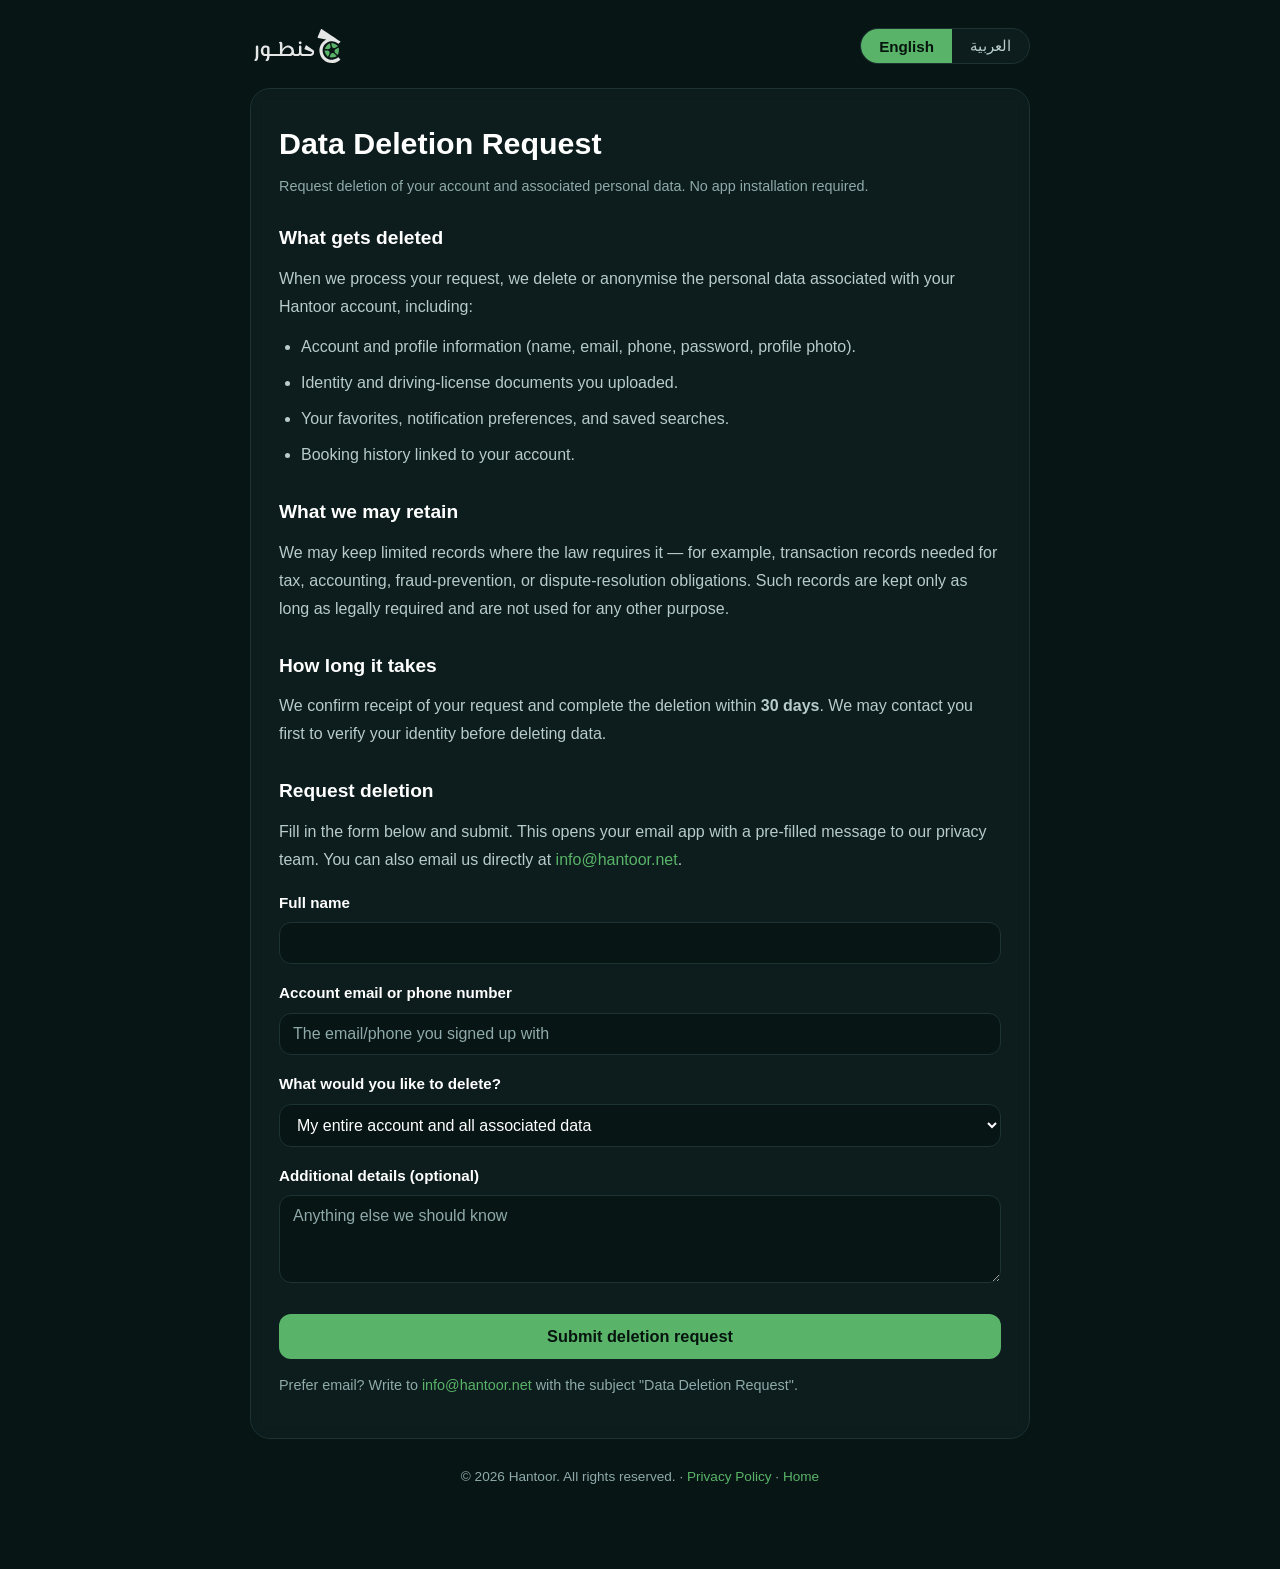
==== data-deletion/index.html @ 12c5507b "feat: add data deletion request page Add a public, bilingual (EN/AR) data-deletion page at /data-del" ====
<!DOCTYPE html>
<html lang="en" dir="ltr">
<head>
    <meta charset="UTF-8">
    <meta name="viewport" content="width=device-width, initial-scale=1.0">
    <title>Data Deletion Request | طلب حذف البيانات — Hantoor | حنطور</title>

    <meta name="description" content="Request deletion of your Hantoor account and associated data. No app installation required. | اطلب حذف حسابك وبياناتك في حنطور دون الحاجة لتثبيت التطبيق.">
    <meta name="robots" content="index, follow">
    <link rel="canonical" href="https://hantoor.net/data-deletion/">
    <link rel="icon" href="/images/favicon.ico">

    <meta property="og:type" content="website">
    <meta property="og:url" content="https://hantoor.net/data-deletion/">
    <meta property="og:title" content="Data Deletion Request | طلب حذف البيانات — Hantoor">
    <meta property="og:description" content="Request deletion of your Hantoor account and associated data.">
    <meta property="og:site_name" content="Hantoor | حنطور">

    <style>
        :root {
            --bg: #081515;
            --accent: #59b469;
            --text-primary: #ffffff;
            --text-secondary: #b8cccc;
            --text-muted: #8faaaa;
            --surface: rgba(15, 31, 31, 0.75);
            --field: rgba(8, 18, 18, 0.6);
            --border: #1d3333;
            --radius: 20px;
            --maxw: 820px;
        }

        * { box-sizing: border-box; }

        body {
            margin: 0;
            background-color: var(--bg);
            color: var(--text-primary);
            font-family: -apple-system, BlinkMacSystemFont, "Segoe UI", Roboto, "Helvetica Neue", Arial, "Noto Sans Arabic", "Tajawal", sans-serif;
            line-height: 1.75;
            font-size: 16px;
            -webkit-font-smoothing: antialiased;
        }

        a { color: var(--accent); text-decoration: none; }
        a:hover { text-decoration: underline; }

        .wrap {
            max-width: var(--maxw);
            margin: 0 auto;
            padding: 28px 20px 80px;
        }

        header.legal-header {
            display: flex;
            align-items: center;
            justify-content: space-between;
            gap: 16px;
            flex-wrap: wrap;
            margin-bottom: 24px;
        }

        .brand {
            display: inline-flex;
            align-items: center;
            gap: 10px;
        }
        .brand img { height: 34px; width: auto; }

        .lang-toggle {
            display: inline-flex;
            border: 1px solid var(--border);
            border-radius: 999px;
            overflow: hidden;
            background: var(--surface);
        }
        .lang-toggle button {
            border: 0;
            background: transparent;
            padding: 8px 18px;
            font-size: 0.95rem;
            cursor: pointer;
            color: var(--text-secondary);
            font-family: inherit;
        }
        .lang-toggle button.active {
            background: var(--accent);
            color: #06140e;
            font-weight: 600;
        }

        .card {
            background: var(--surface);
            border: 1px solid var(--border);
            border-radius: var(--radius);
            padding: 28px;
            backdrop-filter: blur(8px);
        }

        h1 { font-size: 1.9rem; margin: 0 0 4px; }
        .updated { color: var(--text-muted); font-size: 0.9rem; margin: 0 0 22px; }

        h2 {
            font-size: 1.2rem;
            color: var(--text-primary);
            margin: 26px 0 10px;
        }
        h2:first-of-type { margin-top: 2px; }

        p { margin: 0 0 12px; color: var(--text-secondary); }
        ul { margin: 0 0 16px; padding-inline-start: 22px; }
        li { margin: 0 0 8px; color: var(--text-secondary); }

        form { margin-top: 6px; }
        label {
            display: block;
            font-weight: 600;
            color: var(--text-primary);
            margin: 16px 0 6px;
            font-size: 0.95rem;
        }
        input, textarea, select {
            width: 100%;
            padding: 11px 13px;
            border: 1px solid var(--border);
            border-radius: 12px;
            font-size: 1rem;
            font-family: inherit;
            background: var(--field);
            color: var(--text-primary);
        }
        input::placeholder, textarea::placeholder { color: var(--text-muted); }
        input:focus, textarea:focus, select:focus {
            outline: none;
            border-color: var(--accent);
        }
        textarea { resize: vertical; min-height: 88px; }

        .btn {
            display: block;
            width: 100%;
            margin-top: 22px;
            padding: 13px 16px;
            border: 0;
            border-radius: 12px;
            background: var(--accent);
            color: #06140e;
            font-size: 1.02rem;
            font-weight: 700;
            cursor: pointer;
            font-family: inherit;
        }
        .btn:hover { opacity: 0.93; }

        .note {
            margin-top: 14px;
            color: var(--text-muted);
            font-size: 0.9rem;
        }

        footer.legal-footer {
            margin-top: 26px;
            text-align: center;
            color: var(--text-muted);
            font-size: 0.85rem;
        }

        [data-lang] { display: none; }
        [data-lang].visible { display: block; }

        html[dir="rtl"] body { text-align: right; }
        html[dir="rtl"] .legal-header { flex-direction: row-reverse; }

        @media (max-width: 520px) {
            .card { padding: 22px 18px; }
            h1 { font-size: 1.55rem; }
        }
    </style>
</head>
<body>
    <div class="wrap">
        <header class="legal-header">
            <a class="brand" href="/">
                <img src="/images/logo.svg" alt="Hantoor | حنطور">
            </a>
            <div class="lang-toggle" role="group" aria-label="Language">
                <button data-set-lang="en" type="button">English</button>
                <button data-set-lang="ar" type="button">العربية</button>
            </div>
        </header>

        <main class="card">
            <!-- ENGLISH -->
            <section data-lang="en">
                <h1>Data Deletion Request</h1>
                <p class="updated">Request deletion of your account and associated personal data. No app installation required.</p>

                <h2>What gets deleted</h2>
                <p>When we process your request, we delete or anonymise the personal data associated with your Hantoor account, including:</p>
                <ul>
                    <li>Account and profile information (name, email, phone, password, profile photo).</li>
                    <li>Identity and driving-license documents you uploaded.</li>
                    <li>Your favorites, notification preferences, and saved searches.</li>
                    <li>Booking history linked to your account.</li>
                </ul>

                <h2>What we may retain</h2>
                <p>We may keep limited records where the law requires it — for example, transaction records needed for tax, accounting, fraud-prevention, or dispute-resolution obligations. Such records are kept only as long as legally required and are not used for any other purpose.</p>

                <h2>How long it takes</h2>
                <p>We confirm receipt of your request and complete the deletion within <strong>30 days</strong>. We may contact you first to verify your identity before deleting data.</p>

                <h2>Request deletion</h2>
                <p>Fill in the form below and submit. This opens your email app with a pre-filled message to our privacy team. You can also email us directly at <a href="mailto:info@hantoor.net?subject=Data%20Deletion%20Request">info@hantoor.net</a>.</p>
                <form data-form="en" novalidate>
                    <label for="en-name">Full name</label>
                    <input id="en-name" name="name" type="text" autocomplete="name" required>

                    <label for="en-contact">Account email or phone number</label>
                    <input id="en-contact" name="contact" type="text" required placeholder="The email/phone you signed up with">

                    <label for="en-scope">What would you like to delete?</label>
                    <select id="en-scope" name="scope">
                        <option value="My entire account and all associated data">My entire account and all associated data</option>
                        <option value="Specific data only (described below)">Specific data only (described below)</option>
                    </select>

                    <label for="en-notes">Additional details (optional)</label>
                    <textarea id="en-notes" name="notes" placeholder="Anything else we should know"></textarea>

                    <button class="btn" type="submit">Submit deletion request</button>
                </form>
                <p class="note">Prefer email? Write to <a href="mailto:info@hantoor.net?subject=Data%20Deletion%20Request">info@hantoor.net</a> with the subject "Data Deletion Request".</p>
            </section>

            <!-- ARABIC -->
            <section data-lang="ar">
                <h1>طلب حذف البيانات</h1>
                <p class="updated">اطلب حذف حسابك والبيانات الشخصية المرتبطة به. لا حاجة لتثبيت التطبيق.</p>

                <h2>ما الذي سيتم حذفه</h2>
                <p>عند معالجة طلبك، نحذف أو نُخفي هوية البيانات الشخصية المرتبطة بحسابك في حنطور، بما في ذلك:</p>
                <ul>
                    <li>معلومات الحساب والملف الشخصي (الاسم، البريد الإلكتروني، الهاتف، كلمة المرور، الصورة الشخصية).</li>
                    <li>وثائق الهوية ورخصة القيادة التي قمت برفعها.</li>
                    <li>المفضلة وتفضيلات الإشعارات وعمليات البحث المحفوظة.</li>
                    <li>سجل الحجوزات المرتبط بحسابك.</li>
                </ul>

                <h2>ما الذي قد نحتفظ به</h2>
                <p>قد نحتفظ بسجلات محدودة عندما يقتضي القانون ذلك — مثل سجلات المعاملات اللازمة للالتزامات الضريبية والمحاسبية ومنع الاحتيال وحل النزاعات. ويتم الاحتفاظ بهذه السجلات فقط للمدة التي يفرضها القانون ولا تُستخدم لأي غرض آخر.</p>

                <h2>المدة المطلوبة</h2>
                <p>نؤكد استلام طلبك ونكمل الحذف خلال <strong>30 يوماً</strong>. وقد نتواصل معك أولاً للتحقق من هويتك قبل حذف البيانات.</p>

                <h2>تقديم طلب الحذف</h2>
                <p>املأ النموذج أدناه وأرسله. سيؤدي ذلك إلى فتح تطبيق البريد لديك برسالة معبأة مسبقاً موجهة إلى فريق الخصوصية. ويمكنك أيضاً مراسلتنا مباشرةً على <a href="mailto:info@hantoor.net?subject=Data%20Deletion%20Request">info@hantoor.net</a>.</p>
                <form data-form="ar" novalidate>
                    <label for="ar-name">الاسم الكامل</label>
                    <input id="ar-name" name="name" type="text" autocomplete="name" required>

                    <label for="ar-contact">البريد الإلكتروني أو رقم الهاتف للحساب</label>
                    <input id="ar-contact" name="contact" type="text" required placeholder="البريد/الهاتف الذي سجّلت به">

                    <label for="ar-scope">ما الذي ترغب في حذفه؟</label>
                    <select id="ar-scope" name="scope">
                        <option value="حسابي بالكامل وجميع البيانات المرتبطة به">حسابي بالكامل وجميع البيانات المرتبطة به</option>
                        <option value="بيانات محددة فقط (موضّحة أدناه)">بيانات محددة فقط (موضّحة أدناه)</option>
                    </select>

                    <label for="ar-notes">تفاصيل إضافية (اختياري)</label>
                    <textarea id="ar-notes" name="notes" placeholder="أي شيء آخر يجب أن نعرفه"></textarea>

                    <button class="btn" type="submit">إرسال طلب الحذف</button>
                </form>
                <p class="note">تفضّل البريد؟ راسلنا على <a href="mailto:info@hantoor.net?subject=Data%20Deletion%20Request">info@hantoor.net</a> مع الموضوع "Data Deletion Request".</p>
            </section>
        </main>

        <footer class="legal-footer">
            <span data-lang="en" class="visible">&copy; <span class="year"></span> Hantoor. All rights reserved. &middot; <a href="/privacy-policy/">Privacy Policy</a> &middot; <a href="/">Home</a></span>
            <span data-lang="ar">&copy; <span class="year"></span> حنطور. جميع الحقوق محفوظة. &middot; <a href="/privacy-policy/">سياسة الخصوصية</a> &middot; <a href="/">الصفحة الرئيسية</a></span>
        </footer>
    </div>

    <script>
        (function () {
            function setLang(lang) {
                var html = document.documentElement;
                html.setAttribute("lang", lang);
                html.setAttribute("dir", lang === "ar" ? "rtl" : "ltr");
                document.querySelectorAll("[data-lang]").forEach(function (el) {
                    el.classList.toggle("visible", el.getAttribute("data-lang") === lang);
                });
                document.querySelectorAll(".lang-toggle button").forEach(function (btn) {
                    btn.classList.toggle("active", btn.getAttribute("data-set-lang") === lang);
                });
                try { localStorage.setItem("hantoor-legal-lang", lang); } catch (e) {}
            }

            document.querySelectorAll(".year").forEach(function (el) {
                el.textContent = new Date().getFullYear();
            });

            document.querySelectorAll(".lang-toggle button").forEach(function (btn) {
                btn.addEventListener("click", function () {
                    setLang(btn.getAttribute("data-set-lang"));
                });
            });

            document.querySelectorAll("form[data-form]").forEach(function (form) {
                form.addEventListener("submit", function (event) {
                    event.preventDefault();
                    var get = function (n) {
                        var el = form.querySelector('[name="' + n + '"]');
                        return el ? el.value.trim() : "";
                    };
                    var name = get("name");
                    var contact = get("contact");
                    if (!name || !contact) {
                        form.reportValidity();
                        return;
                    }
                    var body =
                        "Data Deletion Request\n\n" +
                        "Name: " + name + "\n" +
                        "Account email/phone: " + contact + "\n" +
                        "Scope: " + get("scope") + "\n" +
                        "Notes: " + (get("notes") || "-") + "\n\n" +
                        "I request deletion of my Hantoor account and/or the data described above.";
                    window.location.href = "mailto:info@hantoor.net" +
                        "?subject=" + encodeURIComponent("Data Deletion Request") +
                        "&body=" + encodeURIComponent(body);
                });
            });

            var saved = null;
            try { saved = localStorage.getItem("hantoor-legal-lang"); } catch (e) {}
            var browserAr = (navigator.language || "").toLowerCase().indexOf("ar") === 0;
            setLang(saved || (browserAr ? "ar" : "en"));
        })();
    </script>
</body>
</html>
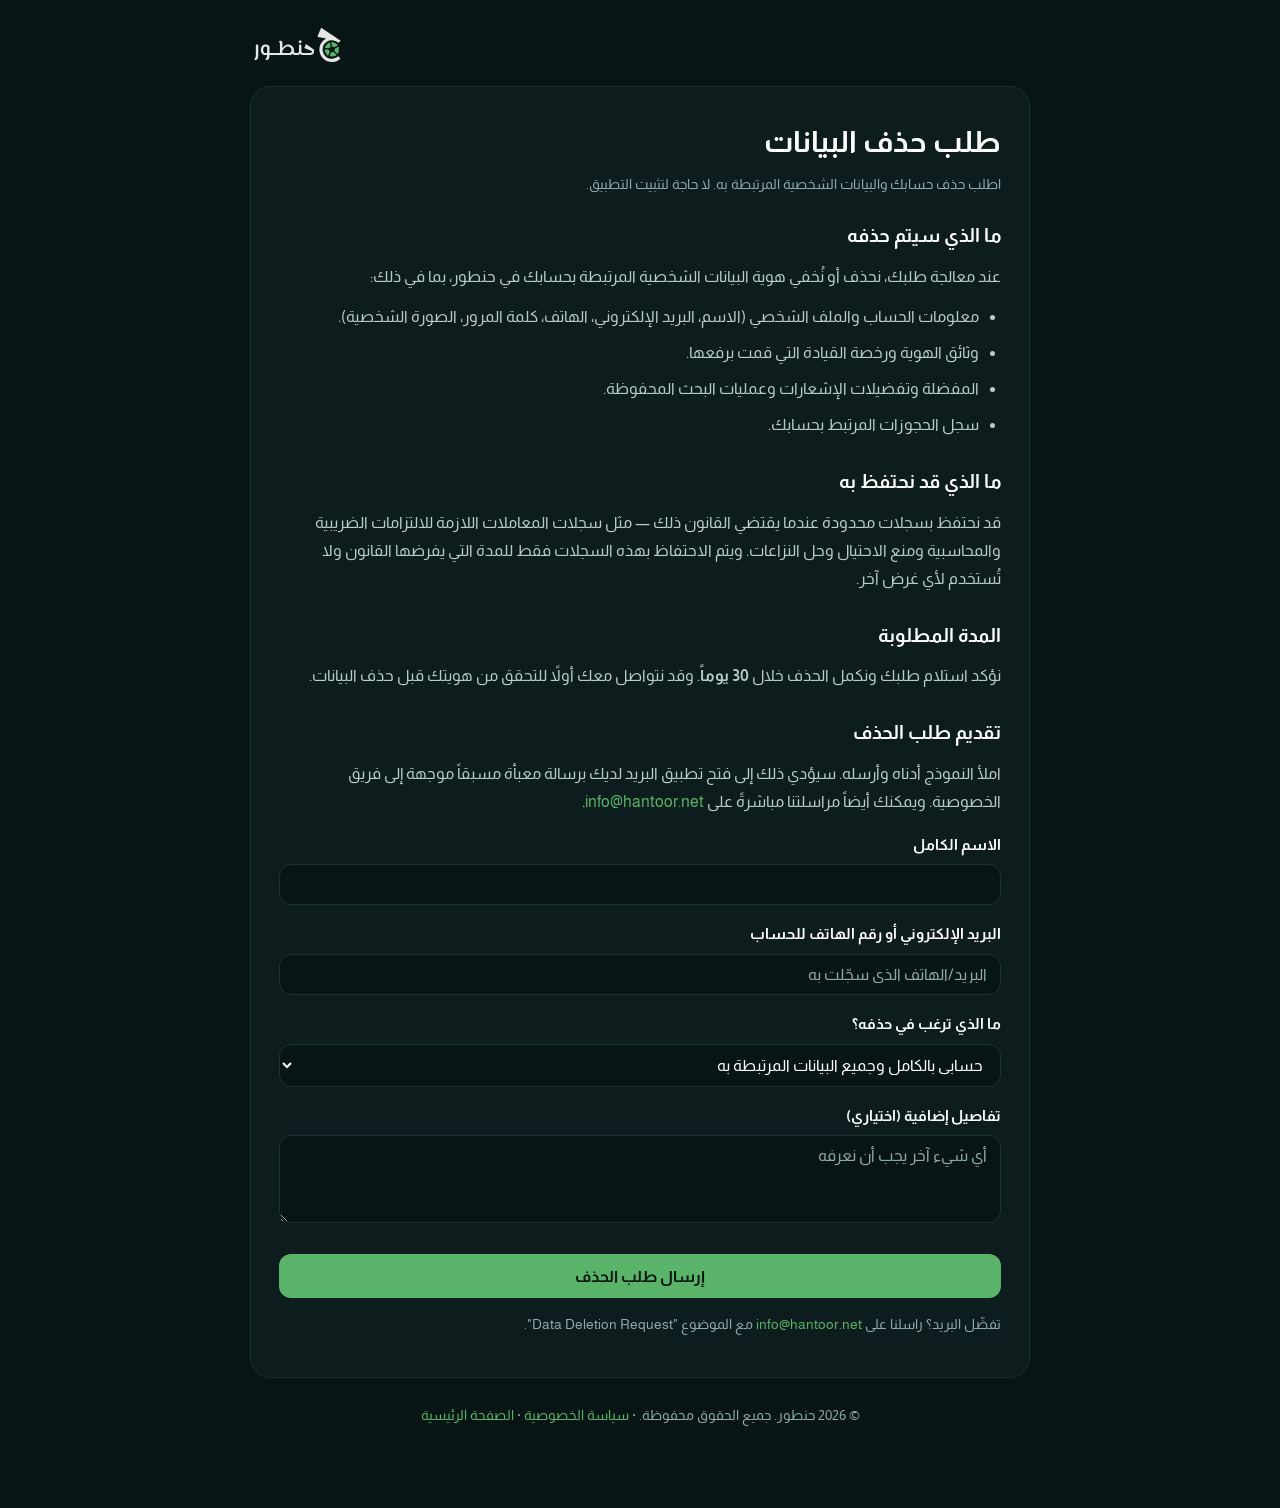
==== commit 47bca49f: "add flyer page and fix privacy policy page" ====
--- a/data-deletion/index.html
+++ b/data-deletion/index.html
@@ -8,7 +8,10 @@
     <meta name="description" content="Request deletion of your Hantoor account and associated data. No app installation required. | اطلب حذف حسابك وبياناتك في حنطور دون الحاجة لتثبيت التطبيق.">
     <meta name="robots" content="index, follow">
     <link rel="canonical" href="https://hantoor.net/data-deletion/">
-    <link rel="icon" href="/images/favicon.ico">
+    <link rel="icon" href="../images/favicon.ico">
+    <link rel="preconnect" href="https://fonts.googleapis.com">
+    <link rel="preconnect" href="https://fonts.gstatic.com" crossorigin>
+    <link href="https://fonts.googleapis.com/css2?family=Poppins:wght@400;500;700&family=Almarai:wght@400;700&display=swap" rel="stylesheet">
 
     <meta property="og:type" content="website">
     <meta property="og:url" content="https://hantoor.net/data-deletion/">
@@ -36,11 +39,13 @@
             margin: 0;
             background-color: var(--bg);
             color: var(--text-primary);
-            font-family: -apple-system, BlinkMacSystemFont, "Segoe UI", Roboto, "Helvetica Neue", Arial, "Noto Sans Arabic", "Tajawal", sans-serif;
+            font-family: 'Poppins', sans-serif;
             line-height: 1.75;
             font-size: 16px;
             -webkit-font-smoothing: antialiased;
         }
+
+        html[lang="ar"] body { font-family: 'Almarai', sans-serif; }
 
         a { color: var(--accent); text-decoration: none; }
         a:hover { text-decoration: underline; }
@@ -66,28 +71,6 @@
             gap: 10px;
         }
         .brand img { height: 34px; width: auto; }
-
-        .lang-toggle {
-            display: inline-flex;
-            border: 1px solid var(--border);
-            border-radius: 999px;
-            overflow: hidden;
-            background: var(--surface);
-        }
-        .lang-toggle button {
-            border: 0;
-            background: transparent;
-            padding: 8px 18px;
-            font-size: 0.95rem;
-            cursor: pointer;
-            color: var(--text-secondary);
-            font-family: inherit;
-        }
-        .lang-toggle button.active {
-            background: var(--accent);
-            color: #06140e;
-            font-weight: 600;
-        }
 
         .card {
             background: var(--surface);
@@ -181,12 +164,8 @@
     <div class="wrap">
         <header class="legal-header">
             <a class="brand" href="/">
-                <img src="/images/logo.svg" alt="Hantoor | حنطور">
+                <img src="../images/logo.svg" alt="Hantoor | حنطور">
             </a>
-            <div class="lang-toggle" role="group" aria-label="Language">
-                <button data-set-lang="en" type="button">English</button>
-                <button data-set-lang="ar" type="button">العربية</button>
-            </div>
         </header>
 
         <main class="card">
@@ -292,20 +271,10 @@
                 document.querySelectorAll("[data-lang]").forEach(function (el) {
                     el.classList.toggle("visible", el.getAttribute("data-lang") === lang);
                 });
-                document.querySelectorAll(".lang-toggle button").forEach(function (btn) {
-                    btn.classList.toggle("active", btn.getAttribute("data-set-lang") === lang);
-                });
-                try { localStorage.setItem("hantoor-legal-lang", lang); } catch (e) {}
             }
 
             document.querySelectorAll(".year").forEach(function (el) {
                 el.textContent = new Date().getFullYear();
-            });
-
-            document.querySelectorAll(".lang-toggle button").forEach(function (btn) {
-                btn.addEventListener("click", function () {
-                    setLang(btn.getAttribute("data-set-lang"));
-                });
             });
 
             document.querySelectorAll("form[data-form]").forEach(function (form) {
@@ -335,9 +304,8 @@
             });
 
             var saved = null;
-            try { saved = localStorage.getItem("hantoor-legal-lang"); } catch (e) {}
-            var browserAr = (navigator.language || "").toLowerCase().indexOf("ar") === 0;
-            setLang(saved || (browserAr ? "ar" : "en"));
+            try { saved = localStorage.getItem("hantoor-lang"); } catch (e) {}
+            setLang(saved || "ar");
         })();
     </script>
 </body>
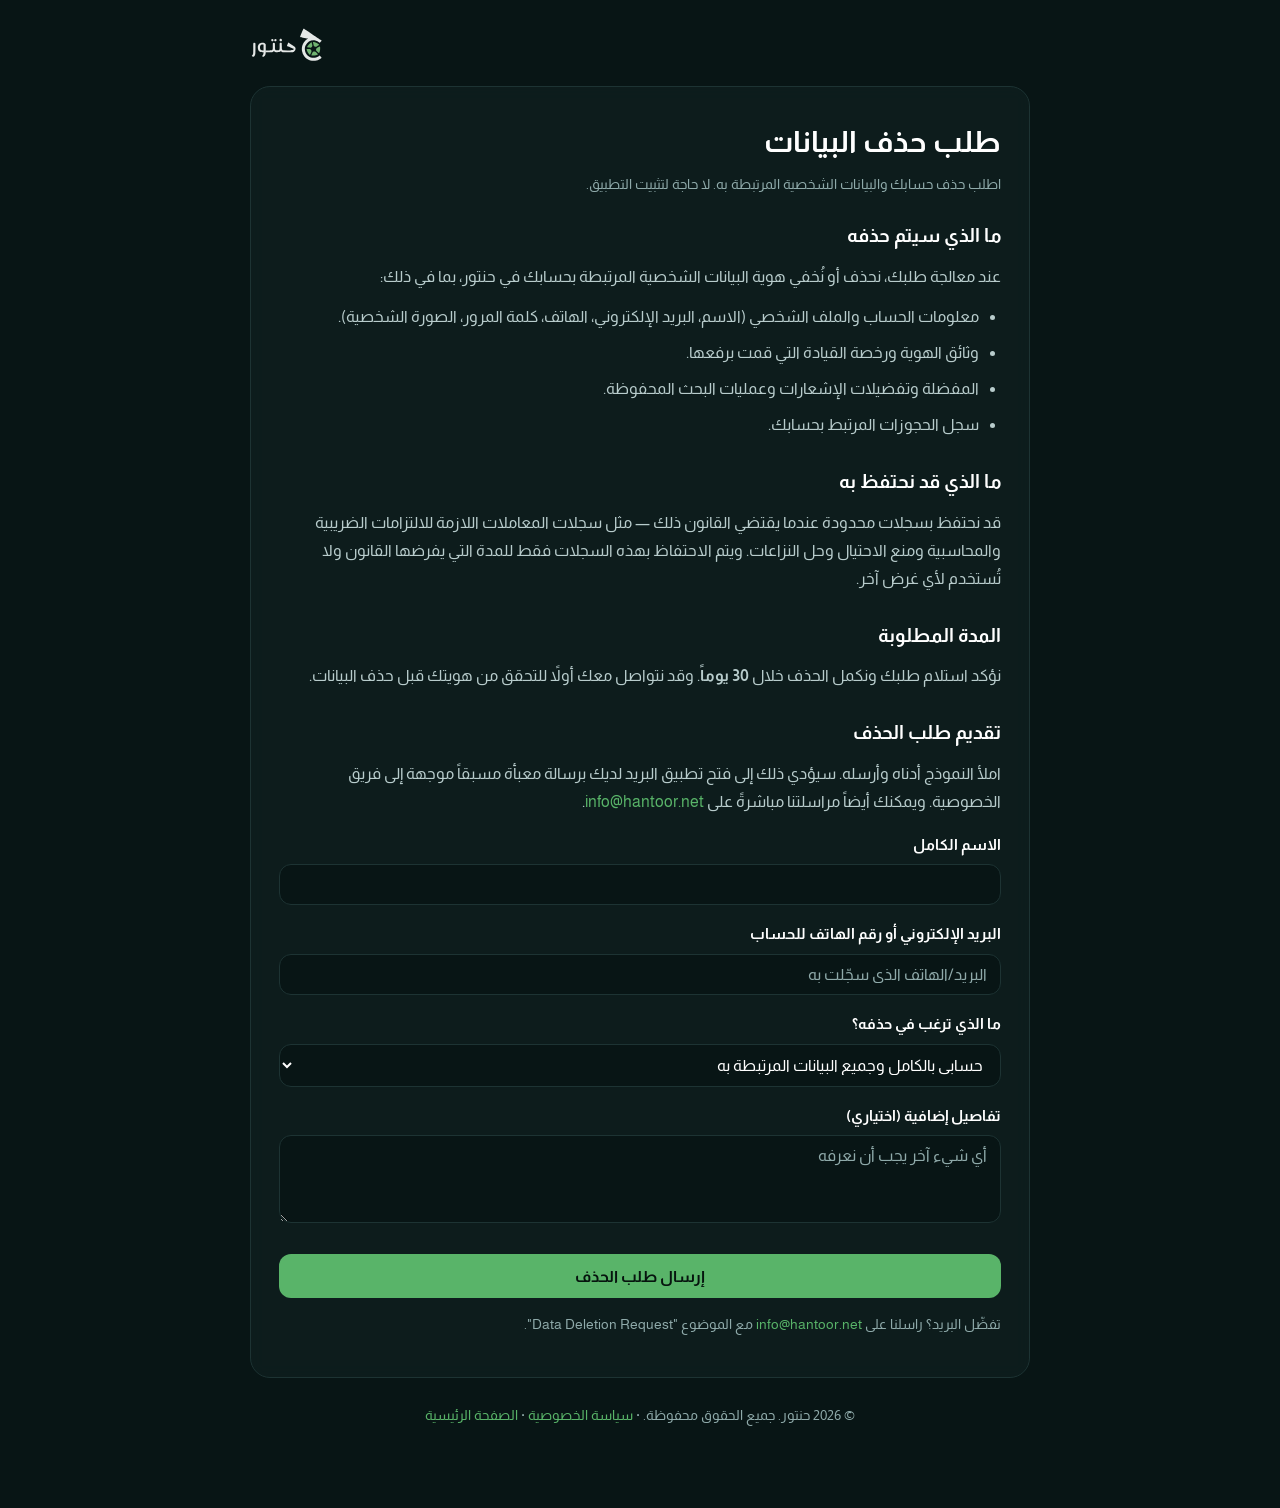
==== commit 94605393: "update the name" ====
--- a/data-deletion/index.html
+++ b/data-deletion/index.html
@@ -3,9 +3,9 @@
 <head>
     <meta charset="UTF-8">
     <meta name="viewport" content="width=device-width, initial-scale=1.0">
-    <title>Data Deletion Request | طلب حذف البيانات — Hantoor | حنطور</title>
-
-    <meta name="description" content="Request deletion of your Hantoor account and associated data. No app installation required. | اطلب حذف حسابك وبياناتك في حنطور دون الحاجة لتثبيت التطبيق.">
+    <title>Data Deletion Request | طلب حذف البيانات — Hantoor | حنتور</title>
+
+    <meta name="description" content="Request deletion of your Hantoor account and associated data. No app installation required. | اطلب حذف حسابك وبياناتك في حنتور دون الحاجة لتثبيت التطبيق.">
     <meta name="robots" content="index, follow">
     <link rel="canonical" href="https://hantoor.net/data-deletion/">
     <link rel="icon" href="../images/favicon.ico">
@@ -17,7 +17,7 @@
     <meta property="og:url" content="https://hantoor.net/data-deletion/">
     <meta property="og:title" content="Data Deletion Request | طلب حذف البيانات — Hantoor">
     <meta property="og:description" content="Request deletion of your Hantoor account and associated data.">
-    <meta property="og:site_name" content="Hantoor | حنطور">
+    <meta property="og:site_name" content="Hantoor | حنتور">
 
     <style>
         :root {
@@ -164,7 +164,7 @@
     <div class="wrap">
         <header class="legal-header">
             <a class="brand" href="/">
-                <img src="../images/logo.svg" alt="Hantoor | حنطور">
+                <img src="../images/logo.svg" alt="Hantoor | حنتور">
             </a>
         </header>
 
@@ -218,7 +218,7 @@
                 <p class="updated">اطلب حذف حسابك والبيانات الشخصية المرتبطة به. لا حاجة لتثبيت التطبيق.</p>
 
                 <h2>ما الذي سيتم حذفه</h2>
-                <p>عند معالجة طلبك، نحذف أو نُخفي هوية البيانات الشخصية المرتبطة بحسابك في حنطور، بما في ذلك:</p>
+                <p>عند معالجة طلبك، نحذف أو نُخفي هوية البيانات الشخصية المرتبطة بحسابك في حنتور، بما في ذلك:</p>
                 <ul>
                     <li>معلومات الحساب والملف الشخصي (الاسم، البريد الإلكتروني، الهاتف، كلمة المرور، الصورة الشخصية).</li>
                     <li>وثائق الهوية ورخصة القيادة التي قمت برفعها.</li>
@@ -258,7 +258,7 @@
 
         <footer class="legal-footer">
             <span data-lang="en" class="visible">&copy; <span class="year"></span> Hantoor. All rights reserved. &middot; <a href="/privacy-policy/">Privacy Policy</a> &middot; <a href="/">Home</a></span>
-            <span data-lang="ar">&copy; <span class="year"></span> حنطور. جميع الحقوق محفوظة. &middot; <a href="/privacy-policy/">سياسة الخصوصية</a> &middot; <a href="/">الصفحة الرئيسية</a></span>
+            <span data-lang="ar">&copy; <span class="year"></span> حنتور. جميع الحقوق محفوظة. &middot; <a href="/privacy-policy/">سياسة الخصوصية</a> &middot; <a href="/">الصفحة الرئيسية</a></span>
         </footer>
     </div>
 
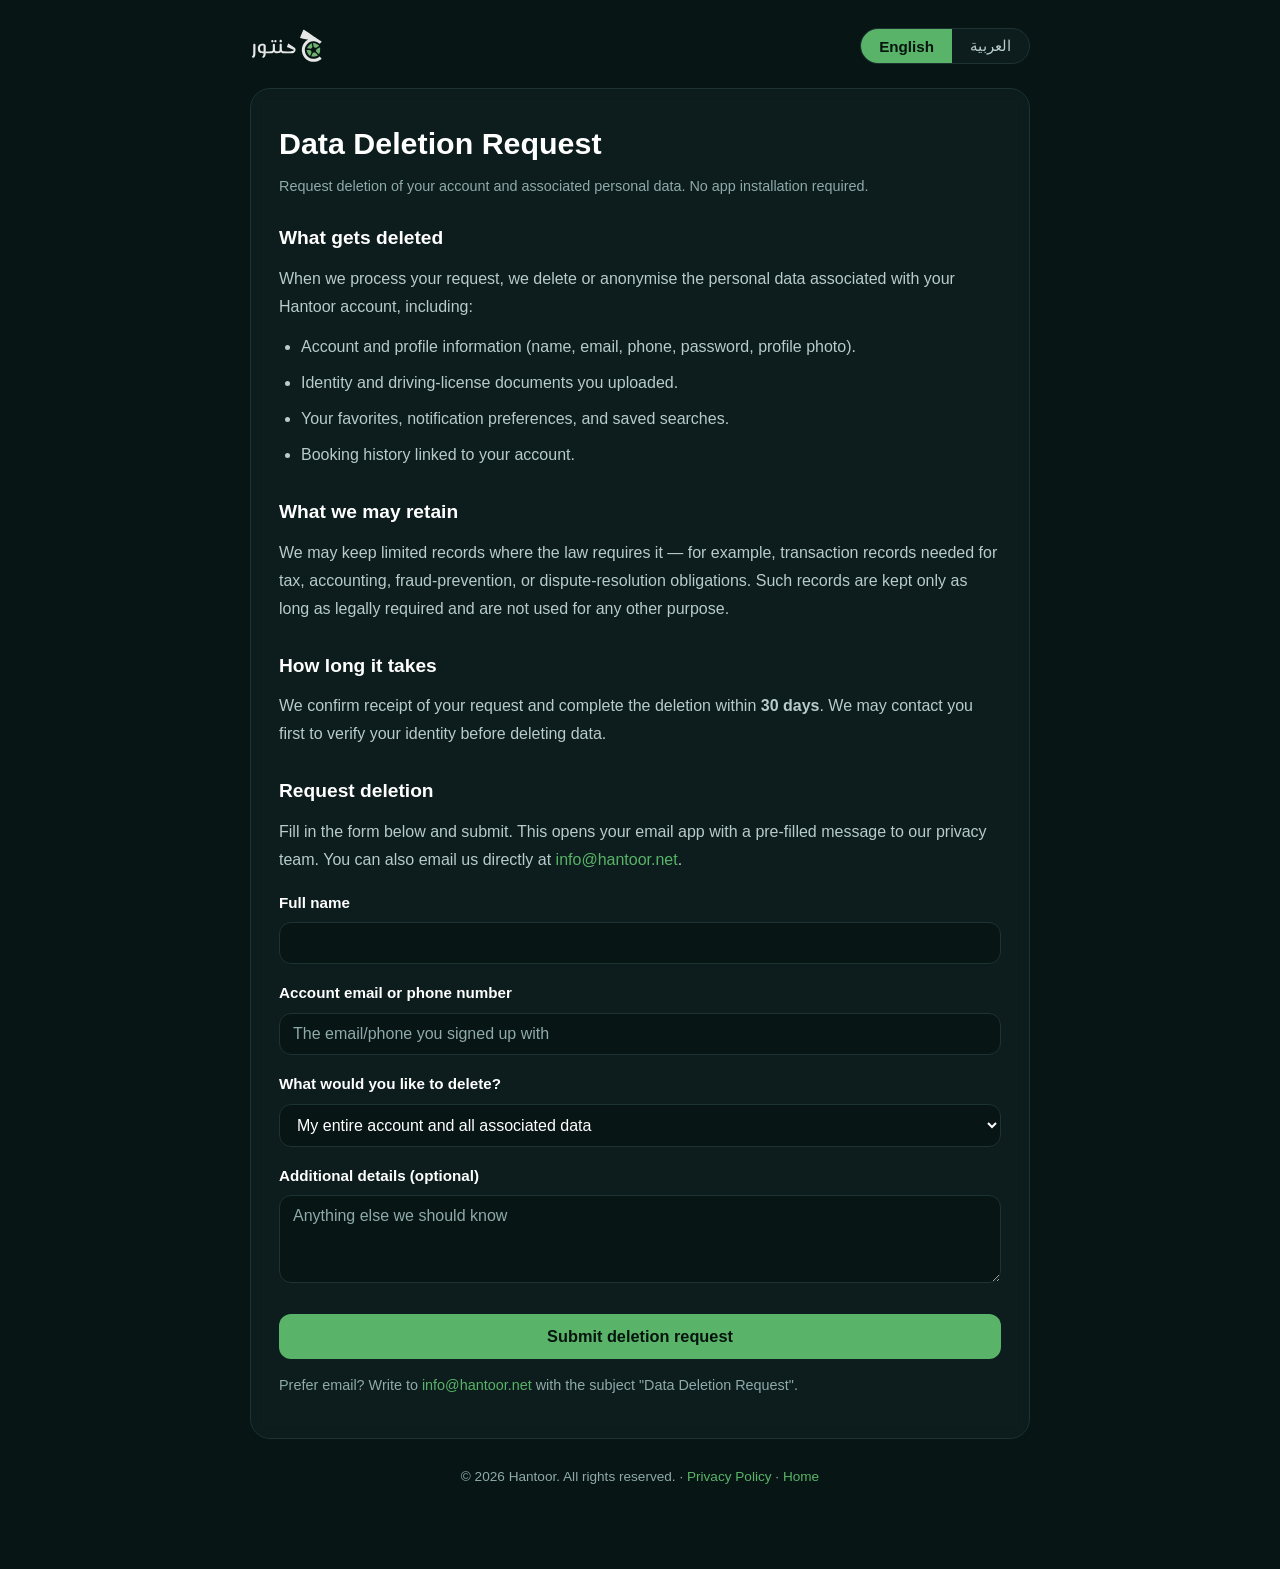
==== commit 2cccd48e: "Fix data deletion page: restore language toggle and English default The 'update the name' commit reg" ====
--- a/data-deletion/index.html
+++ b/data-deletion/index.html
@@ -3,21 +3,18 @@
 <head>
     <meta charset="UTF-8">
     <meta name="viewport" content="width=device-width, initial-scale=1.0">
-    <title>Data Deletion Request | طلب حذف البيانات — Hantoor | حنتور</title>
-
-    <meta name="description" content="Request deletion of your Hantoor account and associated data. No app installation required. | اطلب حذف حسابك وبياناتك في حنتور دون الحاجة لتثبيت التطبيق.">
+    <title>Data Deletion Request | طلب حذف البيانات — Hantoor | حنطور</title>
+
+    <meta name="description" content="Request deletion of your Hantoor account and associated data. No app installation required. | اطلب حذف حسابك وبياناتك في حنطور دون الحاجة لتثبيت التطبيق.">
     <meta name="robots" content="index, follow">
     <link rel="canonical" href="https://hantoor.net/data-deletion/">
-    <link rel="icon" href="../images/favicon.ico">
-    <link rel="preconnect" href="https://fonts.googleapis.com">
-    <link rel="preconnect" href="https://fonts.gstatic.com" crossorigin>
-    <link href="https://fonts.googleapis.com/css2?family=Poppins:wght@400;500;700&family=Almarai:wght@400;700&display=swap" rel="stylesheet">
+    <link rel="icon" href="/images/favicon.ico">
 
     <meta property="og:type" content="website">
     <meta property="og:url" content="https://hantoor.net/data-deletion/">
     <meta property="og:title" content="Data Deletion Request | طلب حذف البيانات — Hantoor">
     <meta property="og:description" content="Request deletion of your Hantoor account and associated data.">
-    <meta property="og:site_name" content="Hantoor | حنتور">
+    <meta property="og:site_name" content="Hantoor | حنطور">
 
     <style>
         :root {
@@ -39,13 +36,11 @@
             margin: 0;
             background-color: var(--bg);
             color: var(--text-primary);
-            font-family: 'Poppins', sans-serif;
+            font-family: -apple-system, BlinkMacSystemFont, "Segoe UI", Roboto, "Helvetica Neue", Arial, "Noto Sans Arabic", "Tajawal", sans-serif;
             line-height: 1.75;
             font-size: 16px;
             -webkit-font-smoothing: antialiased;
         }
-
-        html[lang="ar"] body { font-family: 'Almarai', sans-serif; }
 
         a { color: var(--accent); text-decoration: none; }
         a:hover { text-decoration: underline; }
@@ -71,6 +66,28 @@
             gap: 10px;
         }
         .brand img { height: 34px; width: auto; }
+
+        .lang-toggle {
+            display: inline-flex;
+            border: 1px solid var(--border);
+            border-radius: 999px;
+            overflow: hidden;
+            background: var(--surface);
+        }
+        .lang-toggle button {
+            border: 0;
+            background: transparent;
+            padding: 8px 18px;
+            font-size: 0.95rem;
+            cursor: pointer;
+            color: var(--text-secondary);
+            font-family: inherit;
+        }
+        .lang-toggle button.active {
+            background: var(--accent);
+            color: #06140e;
+            font-weight: 600;
+        }
 
         .card {
             background: var(--surface);
@@ -164,8 +181,12 @@
     <div class="wrap">
         <header class="legal-header">
             <a class="brand" href="/">
-                <img src="../images/logo.svg" alt="Hantoor | حنتور">
+                <img src="/images/logo.svg" alt="Hantoor | حنطور">
             </a>
+            <div class="lang-toggle" role="group" aria-label="Language">
+                <button data-set-lang="en" type="button">English</button>
+                <button data-set-lang="ar" type="button">العربية</button>
+            </div>
         </header>
 
         <main class="card">
@@ -218,7 +239,7 @@
                 <p class="updated">اطلب حذف حسابك والبيانات الشخصية المرتبطة به. لا حاجة لتثبيت التطبيق.</p>
 
                 <h2>ما الذي سيتم حذفه</h2>
-                <p>عند معالجة طلبك، نحذف أو نُخفي هوية البيانات الشخصية المرتبطة بحسابك في حنتور، بما في ذلك:</p>
+                <p>عند معالجة طلبك، نحذف أو نُخفي هوية البيانات الشخصية المرتبطة بحسابك في حنطور، بما في ذلك:</p>
                 <ul>
                     <li>معلومات الحساب والملف الشخصي (الاسم، البريد الإلكتروني، الهاتف، كلمة المرور، الصورة الشخصية).</li>
                     <li>وثائق الهوية ورخصة القيادة التي قمت برفعها.</li>
@@ -258,7 +279,7 @@
 
         <footer class="legal-footer">
             <span data-lang="en" class="visible">&copy; <span class="year"></span> Hantoor. All rights reserved. &middot; <a href="/privacy-policy/">Privacy Policy</a> &middot; <a href="/">Home</a></span>
-            <span data-lang="ar">&copy; <span class="year"></span> حنتور. جميع الحقوق محفوظة. &middot; <a href="/privacy-policy/">سياسة الخصوصية</a> &middot; <a href="/">الصفحة الرئيسية</a></span>
+            <span data-lang="ar">&copy; <span class="year"></span> حنطور. جميع الحقوق محفوظة. &middot; <a href="/privacy-policy/">سياسة الخصوصية</a> &middot; <a href="/">الصفحة الرئيسية</a></span>
         </footer>
     </div>
 
@@ -271,10 +292,20 @@
                 document.querySelectorAll("[data-lang]").forEach(function (el) {
                     el.classList.toggle("visible", el.getAttribute("data-lang") === lang);
                 });
+                document.querySelectorAll(".lang-toggle button").forEach(function (btn) {
+                    btn.classList.toggle("active", btn.getAttribute("data-set-lang") === lang);
+                });
+                try { localStorage.setItem("hantoor-legal-lang", lang); } catch (e) {}
             }
 
             document.querySelectorAll(".year").forEach(function (el) {
                 el.textContent = new Date().getFullYear();
+            });
+
+            document.querySelectorAll(".lang-toggle button").forEach(function (btn) {
+                btn.addEventListener("click", function () {
+                    setLang(btn.getAttribute("data-set-lang"));
+                });
             });
 
             document.querySelectorAll("form[data-form]").forEach(function (form) {
@@ -304,8 +335,9 @@
             });
 
             var saved = null;
-            try { saved = localStorage.getItem("hantoor-lang"); } catch (e) {}
-            setLang(saved || "ar");
+            try { saved = localStorage.getItem("hantoor-legal-lang"); } catch (e) {}
+            var browserAr = (navigator.language || "").toLowerCase().indexOf("ar") === 0;
+            setLang(saved || (browserAr ? "ar" : "en"));
         })();
     </script>
 </body>
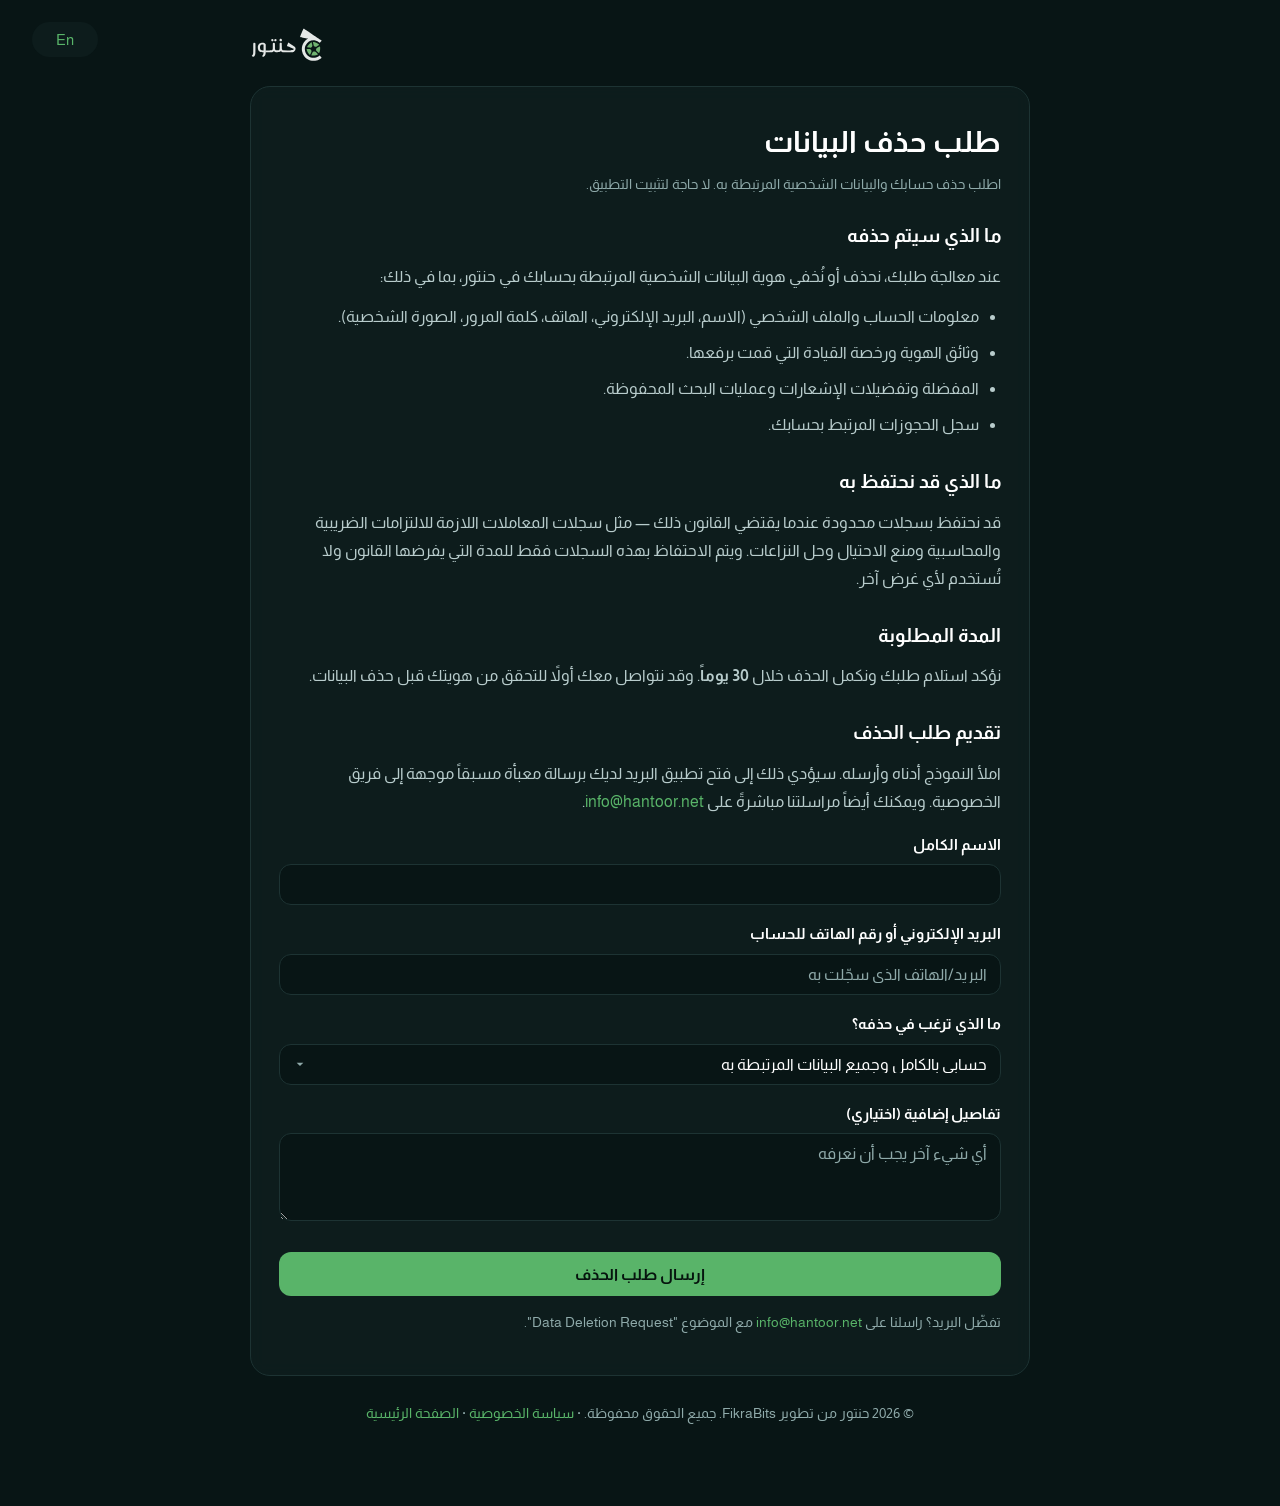
==== commit 4f522e92: "update privacy policy and add language to account deletaion page" ====
--- a/data-deletion/index.html
+++ b/data-deletion/index.html
@@ -3,18 +3,21 @@
 <head>
     <meta charset="UTF-8">
     <meta name="viewport" content="width=device-width, initial-scale=1.0">
-    <title>Data Deletion Request | طلب حذف البيانات — Hantoor | حنطور</title>
-
-    <meta name="description" content="Request deletion of your Hantoor account and associated data. No app installation required. | اطلب حذف حسابك وبياناتك في حنطور دون الحاجة لتثبيت التطبيق.">
+    <title>Data Deletion Request | طلب حذف البيانات — Hantoor | حنتور</title>
+
+    <meta name="description" content="Request deletion of your Hantoor account and associated data. No app installation required. | اطلب حذف حسابك وبياناتك في حنتور دون الحاجة لتثبيت التطبيق.">
     <meta name="robots" content="index, follow">
     <link rel="canonical" href="https://hantoor.net/data-deletion/">
-    <link rel="icon" href="/images/favicon.ico">
+    <link rel="icon" href="../images/favicon.ico">
+    <link rel="preconnect" href="https://fonts.googleapis.com">
+    <link rel="preconnect" href="https://fonts.gstatic.com" crossorigin>
+    <link href="https://fonts.googleapis.com/css2?family=Poppins:wght@400;500;700&family=Almarai:wght@400;700&display=swap" rel="stylesheet">
 
     <meta property="og:type" content="website">
     <meta property="og:url" content="https://hantoor.net/data-deletion/">
     <meta property="og:title" content="Data Deletion Request | طلب حذف البيانات — Hantoor">
     <meta property="og:description" content="Request deletion of your Hantoor account and associated data.">
-    <meta property="og:site_name" content="Hantoor | حنطور">
+    <meta property="og:site_name" content="Hantoor | حنتور">
 
     <style>
         :root {
@@ -36,11 +39,13 @@
             margin: 0;
             background-color: var(--bg);
             color: var(--text-primary);
-            font-family: -apple-system, BlinkMacSystemFont, "Segoe UI", Roboto, "Helvetica Neue", Arial, "Noto Sans Arabic", "Tajawal", sans-serif;
+            font-family: 'Poppins', sans-serif;
             line-height: 1.75;
             font-size: 16px;
             -webkit-font-smoothing: antialiased;
         }
+
+        html[lang="ar"] body { font-family: 'Almarai', sans-serif; }
 
         a { color: var(--accent); text-decoration: none; }
         a:hover { text-decoration: underline; }
@@ -66,28 +71,6 @@
             gap: 10px;
         }
         .brand img { height: 34px; width: auto; }
-
-        .lang-toggle {
-            display: inline-flex;
-            border: 1px solid var(--border);
-            border-radius: 999px;
-            overflow: hidden;
-            background: var(--surface);
-        }
-        .lang-toggle button {
-            border: 0;
-            background: transparent;
-            padding: 8px 18px;
-            font-size: 0.95rem;
-            cursor: pointer;
-            color: var(--text-secondary);
-            font-family: inherit;
-        }
-        .lang-toggle button.active {
-            background: var(--accent);
-            color: #06140e;
-            font-weight: 600;
-        }
 
         .card {
             background: var(--surface);
@@ -128,6 +111,21 @@
             font-family: inherit;
             background: var(--field);
             color: var(--text-primary);
+        }
+
+        select {
+            appearance: none;
+            -webkit-appearance: none;
+            background-image: url("data:image/svg+xml,%3Csvg xmlns='http://www.w3.org/2000/svg' width='16' height='16' viewBox='0 0 24 24'%3E%3Cpath fill='%238faaaa' d='M7 10l5 5 5-5z'/%3E%3C/svg%3E");
+            background-repeat: no-repeat;
+            background-position: right 12px center;
+            padding-right: 36px;
+        }
+
+        html[dir="rtl"] select {
+            background-position: left 12px center;
+            padding-right: 13px;
+            padding-left: 36px;
         }
         input::placeholder, textarea::placeholder { color: var(--text-muted); }
         input:focus, textarea:focus, select:focus {
@@ -158,6 +156,25 @@
             font-size: 0.9rem;
         }
 
+        .lang-btn {
+            position: fixed;
+            top: 22px;
+            left: 32px;
+            z-index: 100;
+            background: var(--surface);
+            color: var(--accent);
+            border: none;
+            padding: 9px 24px;
+            border-radius: 200px;
+            cursor: pointer;
+            font-family: 'Poppins', sans-serif;
+            font-size: 15px;
+            font-weight: 500;
+            transition: background 0.2s;
+        }
+        html[lang="ar"] .lang-btn { font-family: 'Almarai', sans-serif; }
+        .lang-btn:hover { background: rgba(15, 31, 31, 1); }
+
         footer.legal-footer {
             margin-top: 26px;
             text-align: center;
@@ -178,15 +195,12 @@
     </style>
 </head>
 <body>
+    <button class="lang-btn" id="lang-btn">En</button>
     <div class="wrap">
         <header class="legal-header">
             <a class="brand" href="/">
-                <img src="/images/logo.svg" alt="Hantoor | حنطور">
+                <img src="../images/logo.svg" alt="Hantoor | حنتور">
             </a>
-            <div class="lang-toggle" role="group" aria-label="Language">
-                <button data-set-lang="en" type="button">English</button>
-                <button data-set-lang="ar" type="button">العربية</button>
-            </div>
         </header>
 
         <main class="card">
@@ -239,7 +253,7 @@
                 <p class="updated">اطلب حذف حسابك والبيانات الشخصية المرتبطة به. لا حاجة لتثبيت التطبيق.</p>
 
                 <h2>ما الذي سيتم حذفه</h2>
-                <p>عند معالجة طلبك، نحذف أو نُخفي هوية البيانات الشخصية المرتبطة بحسابك في حنطور، بما في ذلك:</p>
+                <p>عند معالجة طلبك، نحذف أو نُخفي هوية البيانات الشخصية المرتبطة بحسابك في حنتور، بما في ذلك:</p>
                 <ul>
                     <li>معلومات الحساب والملف الشخصي (الاسم، البريد الإلكتروني، الهاتف، كلمة المرور، الصورة الشخصية).</li>
                     <li>وثائق الهوية ورخصة القيادة التي قمت برفعها.</li>
@@ -278,34 +292,33 @@
         </main>
 
         <footer class="legal-footer">
-            <span data-lang="en" class="visible">&copy; <span class="year"></span> Hantoor. All rights reserved. &middot; <a href="/privacy-policy/">Privacy Policy</a> &middot; <a href="/">Home</a></span>
-            <span data-lang="ar">&copy; <span class="year"></span> حنطور. جميع الحقوق محفوظة. &middot; <a href="/privacy-policy/">سياسة الخصوصية</a> &middot; <a href="/">الصفحة الرئيسية</a></span>
+            <span data-lang="en" class="visible">&copy; <span class="year"></span> Hantoor by FikraBits. All rights reserved. &middot; <a href="/privacy-policy/">Privacy Policy</a> &middot; <a href="/">Home</a></span>
+            <span data-lang="ar">&copy; <span class="year"></span> حنتور من تطوير FikraBits. جميع الحقوق محفوظة. &middot; <a href="/privacy-policy/">سياسة الخصوصية</a> &middot; <a href="/">الصفحة الرئيسية</a></span>
         </footer>
     </div>
 
     <script>
         (function () {
+            var currentLang = "ar";
+
             function setLang(lang) {
+                currentLang = lang;
                 var html = document.documentElement;
                 html.setAttribute("lang", lang);
                 html.setAttribute("dir", lang === "ar" ? "rtl" : "ltr");
                 document.querySelectorAll("[data-lang]").forEach(function (el) {
                     el.classList.toggle("visible", el.getAttribute("data-lang") === lang);
                 });
-                document.querySelectorAll(".lang-toggle button").forEach(function (btn) {
-                    btn.classList.toggle("active", btn.getAttribute("data-set-lang") === lang);
-                });
-                try { localStorage.setItem("hantoor-legal-lang", lang); } catch (e) {}
+                document.getElementById("lang-btn").textContent = lang === "ar" ? "En" : "Ar";
+                try { localStorage.setItem("hantoor-lang", lang); } catch (e) {}
             }
 
             document.querySelectorAll(".year").forEach(function (el) {
                 el.textContent = new Date().getFullYear();
             });
 
-            document.querySelectorAll(".lang-toggle button").forEach(function (btn) {
-                btn.addEventListener("click", function () {
-                    setLang(btn.getAttribute("data-set-lang"));
-                });
+            document.getElementById("lang-btn").addEventListener("click", function () {
+                setLang(currentLang === "ar" ? "en" : "ar");
             });
 
             document.querySelectorAll("form[data-form]").forEach(function (form) {
@@ -335,9 +348,8 @@
             });
 
             var saved = null;
-            try { saved = localStorage.getItem("hantoor-legal-lang"); } catch (e) {}
-            var browserAr = (navigator.language || "").toLowerCase().indexOf("ar") === 0;
-            setLang(saved || (browserAr ? "ar" : "en"));
+            try { saved = localStorage.getItem("hantoor-lang"); } catch (e) {}
+            setLang(saved || "ar");
         })();
     </script>
 </body>
